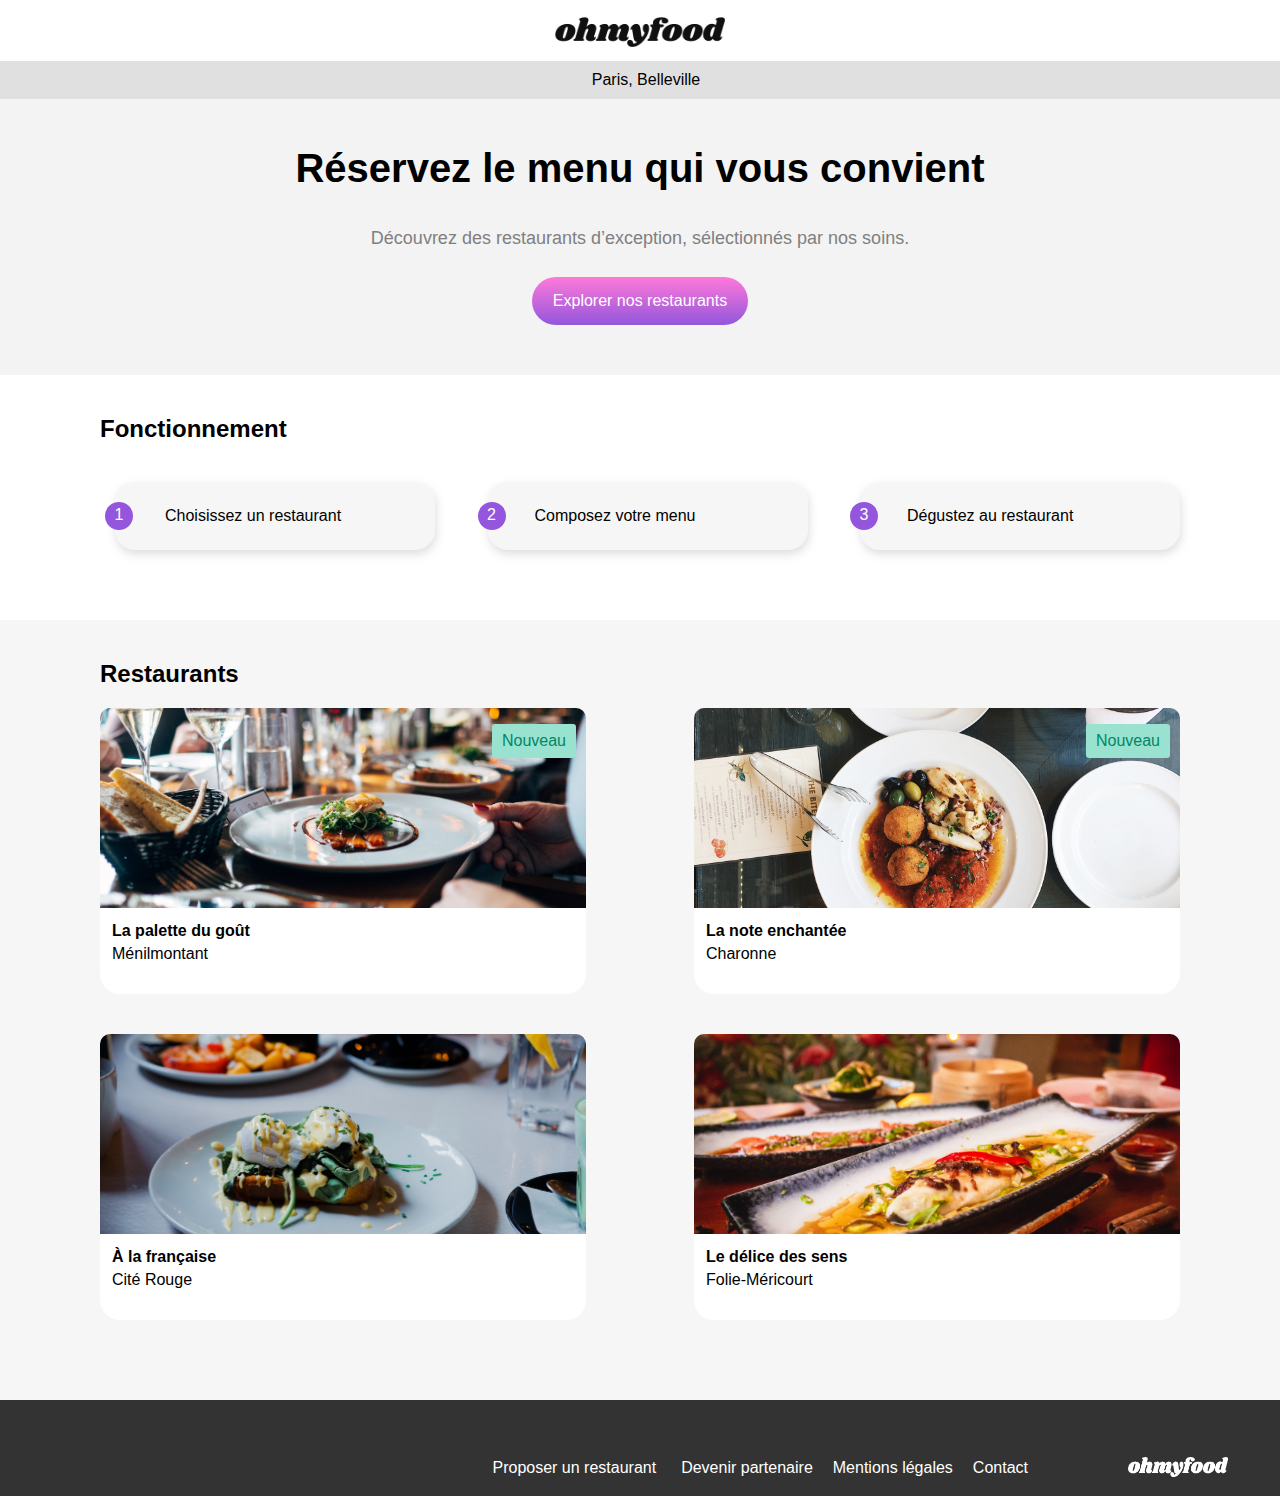
==== index.html @ 2fb23813 "Add files via upload" ====
<!DOCTYPE html>
<html lang="en">
  <head>
    <meta charset="UTF-8" />
    <meta name="viewport" content="width=device-width, initial-scale=1.0" />
    <title>Oh my food</title>
    <link rel="stylesheet" href="./css/styles.css" />
    <link
      rel="stylesheet"
      href="https://cdnjs.cloudflare.com/ajax/libs/font-awesome/6.2.1/css/all.min.css"
      integrity="sha512-MV7K8+y+gLIBoVD59lQIYicR65iaqukzvf/nwasF0nqhPay5w/9lJmVM2hMDcnK1OnMGCdVK+iQrJ7lzPJQd1w=="
      crossorigin="anonymous"
      referrerpolicy="no-referrer"
    />
  </head>

  <body>
    <div class="main-container">
      <header>
        <img src="./images/logo/ohmyfood.png" class="logo" alt="logo" />
      </header>
      <div class="location">
        <i class="fa-solid fa-location-dot"></i> Paris, Belleville
      </div>
      <div class="réservation">
        <h1>Réservez le menu qui vous convient</h1>
        <p>
          Découvrez des restaurants d’exception, sélectionnés par nos soins.
        </p>
        <a href="#restaurants" class="réservation-button"
          >Explorer nos restaurants</a
        >
      </div>
      <div class="fonctionnement">
        <h2>Fonctionnement</h2>
        <div class="fonctionnement-container">
          <div class="explication">
            <div class="circle">1</div>
            <i class="fa-solid fa-mobile-screen-button fa-lg"></i> Choisissez un
            restaurant
          </div>
          <div class="explication">
            <div class="circle">2</div>
            <i class="fa-solid fa-list"></i> Composez votre menu
          </div>
          <div class="explication">
            <div class="circle">3</div>
            <i class="fa-solid fa-store"></i> Dégustez au restaurant
          </div>
        </div>
      </div>
      <nav id="restaurants">
        <h2>Restaurants</h2>
        <div class="restaurant-container">
          <div class="restaurant-card">
            <a href="palette-du-gout.html">
              <img
                src="./images/restaurants/jay-wennington-N_Y88TWmGwA-unsplash.jpg"
                alt="Table garnie"
              />
            </a>
            <p class="nouveau">Nouveau</p>
            <div class="restaurant-name">
              <div>
                <strong>La palette du goût</strong><br />
                <p class="lieu">Ménilmontant</p>
              </div>
              <span class="heart-container"
                ><i class="fa-regular fa-heart"></i
                ><i class="fa-solid fa-heart"></i
              ></span>
            </div>
          </div>

          <div class="restaurant-card">
            <a href="la-note-enchantee.html">
              <img
                src="./images/restaurants/stil-u2Lp8tXIcjw-unsplash.jpg"
                alt="Table garnie"
              />
            </a>
            <p class="nouveau">Nouveau</p>
            <div class="restaurant-name">
              <div>
                <strong>La note enchantée</strong><br />
                <p class="lieu">Charonne</p>
              </div>
              <span class="heart-container"
                ><i class="fa-regular fa-heart"></i
                ><i class="fa-solid fa-heart"></i
              ></span>
            </div>
          </div>
          <div class="restaurant-card">
            <a href="a-la-francaise.html">
              <img
                src="./images/restaurants/toa-heftiba-DQKerTsQwi0-unsplash.jpg"
                alt="Table garnie"
              />
            </a>
            <div class="restaurant-name">
              <strong>À la française</strong><br />
              <p class="lieu">Cité Rouge</p>
              <span class="heart-container"
                ><i class="fa-regular fa-heart"></i
                ><i class="fa-solid fa-heart"></i
              ></span>
            </div>
          </div>
          <div class="restaurant-card">
            <a href="delice-des-sens.html"
              ><img
                src="./images/restaurants/louis-hansel-shotsoflouis-qNBGVyOCY8Q-unsplash.jpg"
                alt="Table garnie"
              />
            </a>
            <div class="restaurant-name">
              <strong>Le délice des sens</strong><br />
              <p class="lieu">Folie-Méricourt</p>
              <span class="heart-container"
                ><i class="fa-regular fa-heart"></i
                ><i class="fa-solid fa-heart"></i
              ></span>
            </div>
          </div>
        </div>
      </nav>
      <footer>
        <div class="footer-img">
          <img
            class="logo-footer"
            src="./images/logo/ohmyfoodwhite.png"
            alt="logo"
          />
        </div>
        <div class="footer-link">
          <a href="#"
            ><i class="fa-solid fa-utensils"></i> Proposer un restaurant</a
          >
          <a href="#"
            ><i class="fa-solid fa-handshake-angle"></i> Devenir partenaire</a
          >
          <a href="#">Mentions légales</a>
          <a href="#">Contact</a>
        </div>
      </footer>
    </div>
  </body>
</html>
---- css/styles.css ----
@charset "UTF-8";
body {
  font-family: "Roboto", sans-serif;
  margin: 0 auto;
  background-color: #f6f6f6;
  max-width: 768px;
}
@media (min-width: 768px) {
  body {
    max-width: 1440px;
  }
}

header {
  background-color: #ffffff;
  padding: 10px;
  text-align: center;
}
header .logo {
  padding-top: 7px;
  width: 170px;
  height: 30px;
}

.location {
  text-align: center;
  background: #e0e0e0;
  padding: 10px;
}
.location .fa-location-dot {
  margin-right: 12px;
}

.réservation {
  text-align: center;
  padding: 20px;
  background: #f3f3f3;
  display: flex;
  flex-direction: column;
  align-items: center;
}
.réservation h1 {
  font-size: 24px;
}
.réservation p {
  font-size: 18px;
  margin-top: -10px;
}

.réservation .réservation-button {
  background: linear-gradient(0deg, #9356DC, #FF79DA);
  width: 50%;
  display: flex;
  justify-content: center;
  padding: 15px;
  margin-top: 10px;
  margin-bottom: 30px;
  color: white;
  border-radius: 25px;
  cursor: pointer;
  text-decoration: none;
}

.fonctionnement {
  padding: 20px;
  padding-bottom: 70px;
  background-color: white;
}
.fonctionnement .fonctionnement-container {
  display: flex;
  flex-direction: column;
  justify-content: space-between;
}
@media (min-width: 768px) {
  .fonctionnement .fonctionnement-container {
    flex-direction: row;
  }
}
.fonctionnement .circle {
  position: absolute;
  background-color: #9356dc;
  border-radius: 100%;
  width: 20px;
  height: 20px;
  border: 4px solid #9356dc;
  color: white;
  text-align: center;
  left: -10px;
}
.fonctionnement .explication {
  display: flex;
  align-items: center;
  background-color: #f6f6f6;
  margin-top: 20px;
  margin-left: 15px;
  padding: 25px;
  border-radius: 20px;
  box-shadow: 1px 4px 10px rgba(128, 128, 128, 0.272);
  position: relative;
}
.fonctionnement .explication:hover {
  background-color: #9356DC;
  color: white;
}
.fonctionnement .explication .fa-mobile-screen-button {
  margin-right: 15px;
  margin-left: 10px;
  color: gray;
}
.fonctionnement .explication .fa-list {
  margin-right: 12px;
  margin-left: 10px;
  color: gray;
}
.fonctionnement .explication .fa-store {
  margin-right: 12px;
  margin-left: 10px;
  color: #9356dc;
}

#restaurants {
  padding: 20px;
}
#restaurants .restaurant-card {
  background: rgb(255, 255, 255);
  border-radius: 20px;
  position: relative;
}
#restaurants .restaurant-card img {
  width: 100%;
  height: 200px;
  border-top-right-radius: 10px;
  border-top-left-radius: 10px;
  -o-object-fit: cover;
     object-fit: cover;
}
#restaurants .restaurant-card .nouveau {
  position: absolute;
  background-color: #99e2d0;
  color: #008766;
  padding: 8px 10px;
  border-radius: 3px;
  top: 0;
  right: 10px;
}
#restaurants .restaurant-card .restaurant-name {
  padding-top: 10px;
  padding-left: 12px;
  position: relative;
}
#restaurants .restaurant-card .lieu {
  margin-top: 5px;
  padding-bottom: 15px;
}

.heart-container {
  position: absolute;
  cursor: pointer;
  top: 15px;
  right: 50px;
}
.heart-container .fa-regular {
  flex-direction: row-reverse;
  opacity: 1;
  font-size: 25px;
  transition: 0.5s;
  color: black;
  position: absolute;
}
.heart-container .fa-solid {
  opacity: 0;
  font-size: 25px;
  transition: 0.5s;
  color: #9356dc;
  position: absolute;
}
.heart-container:hover .fa-regular {
  opacity: 0;
  transition: 0.5s;
}
.heart-container:hover .fa-solid {
  opacity: 1;
  transition: 0.5s;
}

.menu-title {
  display: flex;
  justify-content: space-between;
  position: relative;
  align-items: center;
}

footer {
  background: #333;
  color: #fff;
  display: flex;
  padding-top: 20px;
  padding-left: 20px;
  margin-top: 20px;
  flex-direction: column;
}
footer .footer-link {
  display: flex;
  flex-direction: column;
}
footer .logo-footer {
  padding-top: 7px;
  width: 100px;
  height: 20px;
  color: white;
  margin-bottom: 15px;
}
footer .fa-utensils {
  margin-right: 8px;
  font-size: 14px;
}
footer .fa-handshake-angle {
  margin-right: 5px;
  font-size: 12px;
}
footer a {
  color: #fff;
  text-decoration: none;
  margin-bottom: 10px;
}

@media (min-width: 768px) {
  .réservation h1 {
    font-size: 40px;
  }
  .réservation p {
    font-size: 18px;
    color: gray;
    margin-top: 10px;
  }
  .réservation .réservation-button {
    width: 15%;
  }
  .fonctionnement {
    padding-left: 100px;
    padding-right: 100px;
  }
  .fonctionnement .explication {
    width: 25%;
  }
  #restaurants {
    padding-right: 100px;
    padding-left: 100px;
  }
  #restaurants .restaurant-container {
    display: flex;
    flex-wrap: wrap;
  }
}
@media (min-width: 768px) and (min-width: 768px) {
  #restaurants .restaurant-container {
    justify-content: space-between;
  }
}
@media (min-width: 768px) {
  #restaurants .restaurant-container .restaurant-card {
    width: 45%;
    margin-bottom: 40px;
  }
  footer {
    padding-top: 50px;
    flex-direction: row-reverse;
    justify-content: space-evenly;
  }
  footer .footer-link {
    flex-direction: row;
    gap: 20px;
    justify-content: flex-end;
    align-items: center;
    width: 80%;
  }
  footer .footer-img {
    width: 20%;
    padding-left: 100px;
    box-sizing: border-box;
  }
}/*# sourceMappingURL=styles.css.map */
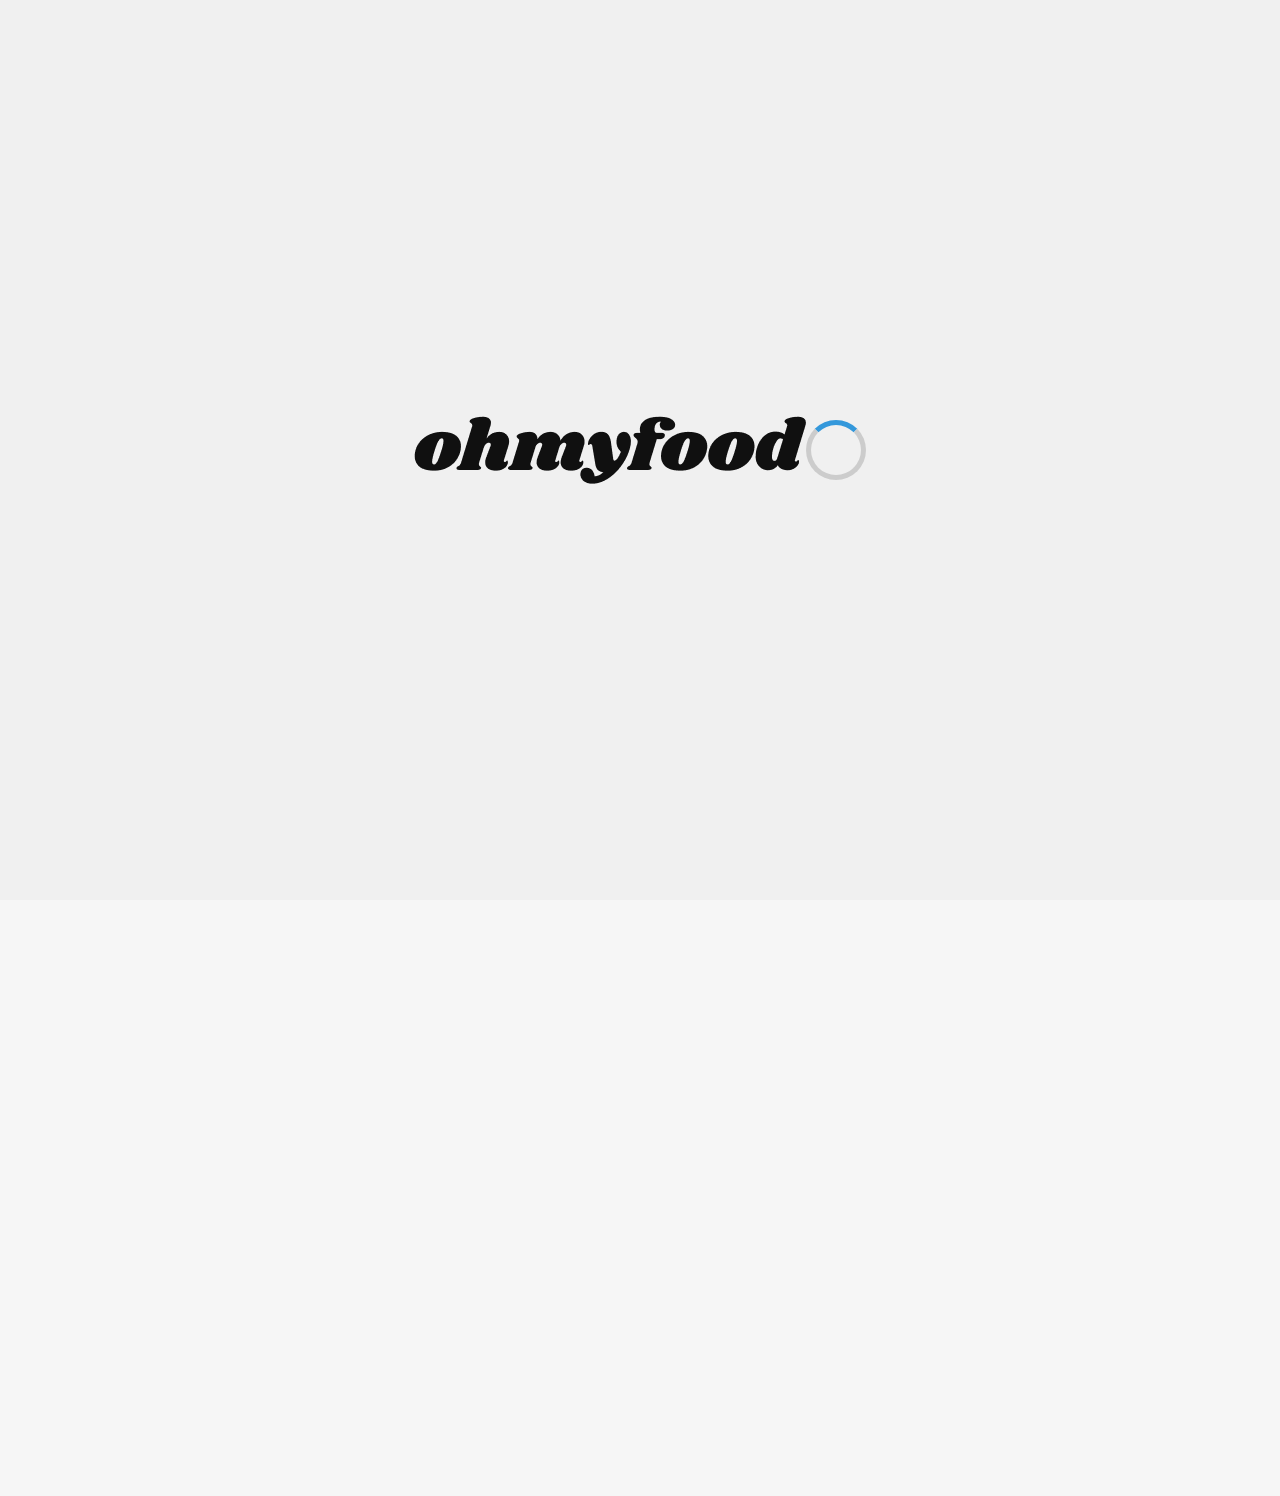
==== commit cf99259b: "Changement du loader" ====
--- a/index.html
+++ b/index.html
@@ -1,23 +1,26 @@
 <!DOCTYPE html>
 <html lang="en">
   <head>
-    <meta charset="UTF-8" />
-    <meta name="viewport" content="width=device-width, initial-scale=1.0" />
+    <meta charset="UTF-8">
+    <meta name="viewport" content="width=device-width, initial-scale=1.0">
     <title>Oh my food</title>
-    <link rel="stylesheet" href="./css/styles.css" />
+    <link rel="stylesheet" href="./css/styles.css">
     <link
       rel="stylesheet"
       href="https://cdnjs.cloudflare.com/ajax/libs/font-awesome/6.2.1/css/all.min.css"
       integrity="sha512-MV7K8+y+gLIBoVD59lQIYicR65iaqukzvf/nwasF0nqhPay5w/9lJmVM2hMDcnK1OnMGCdVK+iQrJ7lzPJQd1w=="
       crossorigin="anonymous"
-      referrerpolicy="no-referrer"
-    />
+      referrerpolicy="no-referrer">
   </head>
 
   <body>
-    <div class="main-container">
+    <div class="loader-container">
+      <img src="./images/logo/ohmyfood.png" class="logo" alt="logo">
+      <div class="loader"></div>
+    </div>
+    <div class="content">
       <header>
-        <img src="./images/logo/ohmyfood.png" class="logo" alt="logo" />
+        <img src="./images/logo/ohmyfood.png" class="logo" alt="logo">
       </header>
       <div class="location">
         <i class="fa-solid fa-location-dot"></i> Paris, Belleville
@@ -27,9 +30,7 @@
         <p>
           Découvrez des restaurants d’exception, sélectionnés par nos soins.
         </p>
-        <a href="#restaurants" class="réservation-button"
-          >Explorer nos restaurants</a
-        >
+        <a href="#restaurants" class="réservation-button">Explorer nos restaurants</a>
       </div>
       <div class="fonctionnement">
         <h2>Fonctionnement</h2>
@@ -56,13 +57,12 @@
             <a href="palette-du-gout.html">
               <img
                 src="./images/restaurants/jay-wennington-N_Y88TWmGwA-unsplash.jpg"
-                alt="Table garnie"
-              />
+                alt="Table garnie">
             </a>
             <p class="nouveau">Nouveau</p>
             <div class="restaurant-name">
               <div>
-                <strong>La palette du goût</strong><br />
+                <strong>La palette du goût</strong><br>
                 <p class="lieu">Ménilmontant</p>
               </div>
               <span class="heart-container"
@@ -76,13 +76,12 @@
             <a href="la-note-enchantee.html">
               <img
                 src="./images/restaurants/stil-u2Lp8tXIcjw-unsplash.jpg"
-                alt="Table garnie"
-              />
+                alt="Table garnie">
             </a>
             <p class="nouveau">Nouveau</p>
             <div class="restaurant-name">
               <div>
-                <strong>La note enchantée</strong><br />
+                <strong>La note enchantée</strong><br>
                 <p class="lieu">Charonne</p>
               </div>
               <span class="heart-container"
@@ -95,11 +94,10 @@
             <a href="a-la-francaise.html">
               <img
                 src="./images/restaurants/toa-heftiba-DQKerTsQwi0-unsplash.jpg"
-                alt="Table garnie"
-              />
+                alt="Table garnie">
             </a>
             <div class="restaurant-name">
-              <strong>À la française</strong><br />
+              <strong>À la française</strong><br>
               <p class="lieu">Cité Rouge</p>
               <span class="heart-container"
                 ><i class="fa-regular fa-heart"></i
@@ -111,11 +109,10 @@
             <a href="delice-des-sens.html"
               ><img
                 src="./images/restaurants/louis-hansel-shotsoflouis-qNBGVyOCY8Q-unsplash.jpg"
-                alt="Table garnie"
-              />
+                alt="Table garnie">
             </a>
             <div class="restaurant-name">
-              <strong>Le délice des sens</strong><br />
+              <strong>Le délice des sens</strong><br>
               <p class="lieu">Folie-Méricourt</p>
               <span class="heart-container"
                 ><i class="fa-regular fa-heart"></i
@@ -130,20 +127,16 @@
           <img
             class="logo-footer"
             src="./images/logo/ohmyfoodwhite.png"
-            alt="logo"
-          />
+            alt="logo">
         </div>
         <div class="footer-link">
-          <a href="#"
-            ><i class="fa-solid fa-utensils"></i> Proposer un restaurant</a
-          >
-          <a href="#"
-            ><i class="fa-solid fa-handshake-angle"></i> Devenir partenaire</a
-          >
+          <a href="#"><i class="fa-solid fa-utensils"></i> Proposer un restaurant</a>
+          <a href="#"><i class="fa-solid fa-handshake-angle"></i> Devenir partenaire</a>
           <a href="#">Mentions légales</a>
           <a href="#">Contact</a>
         </div>
       </footer>
     </div>
+    </div>
   </body>
-</html>
+</html>--- a/css/styles.css
+++ b/css/styles.css
@@ -2,8 +2,10 @@
 body {
   font-family: "Roboto", sans-serif;
   margin: 0 auto;
+  padding: 0;
   background-color: #f6f6f6;
   max-width: 768px;
+  overflow: hidden;
 }
 @media (min-width: 768px) {
   body {
@@ -11,6 +13,64 @@
   }
 }
 
+.loader-container {
+  position: fixed;
+  top: 0;
+  left: 0;
+  width: 100%;
+  height: 100%;
+  background-color: #f0f0f0;
+  display: flex;
+  justify-content: center;
+  align-items: center;
+  z-index: 9999;
+  animation: hideLoader 3s forwards;
+}
+
+.loader {
+  width: 50px;
+  height: 50px;
+  border: 5px solid #ccc;
+  border-top: 5px solid #3498db;
+  border-radius: 50%;
+  animation: spin 1s linear infinite;
+}
+
+@keyframes spin {
+  0% {
+    transform: rotate(0deg);
+  }
+  100% {
+    transform: rotate(360deg);
+  }
+}
+@keyframes hideLoader {
+  0% {
+    opacity: 1;
+    visibility: visible;
+  }
+  100% {
+    opacity: 0;
+    visibility: hidden;
+  }
+}
+.content {
+  opacity: 0;
+  visibility: hidden;
+  animation: showContent 3s forwards;
+  animation-delay: 3s;
+}
+
+@keyframes showContent {
+  0% {
+    opacity: 0;
+    visibility: hidden;
+  }
+  100% {
+    opacity: 1;
+    visibility: visible;
+  }
+}
 header {
   background-color: #ffffff;
   padding: 10px;
@@ -98,10 +158,6 @@
   box-shadow: 1px 4px 10px rgba(128, 128, 128, 0.272);
   position: relative;
 }
-.fonctionnement .explication:hover {
-  background-color: #9356DC;
-  color: white;
-}
 .fonctionnement .explication .fa-mobile-screen-button {
   margin-right: 15px;
   margin-left: 10px;
